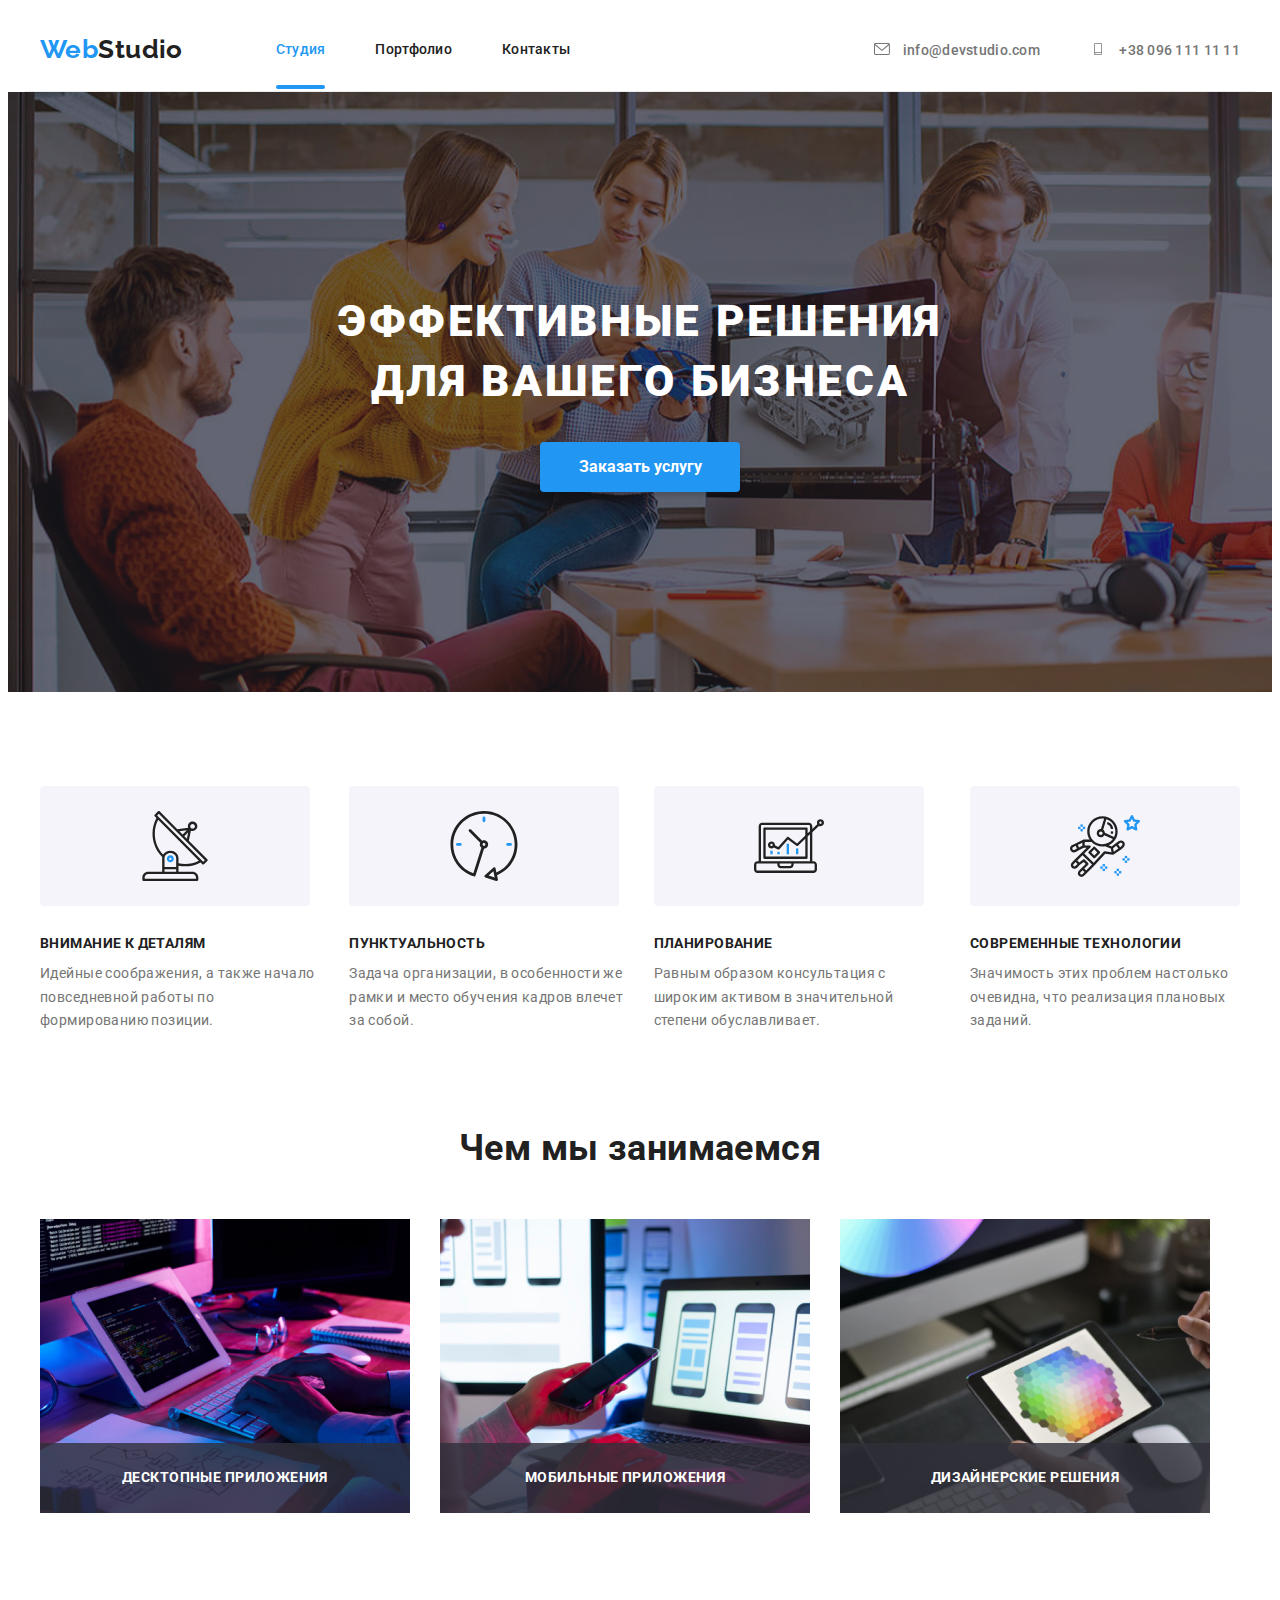
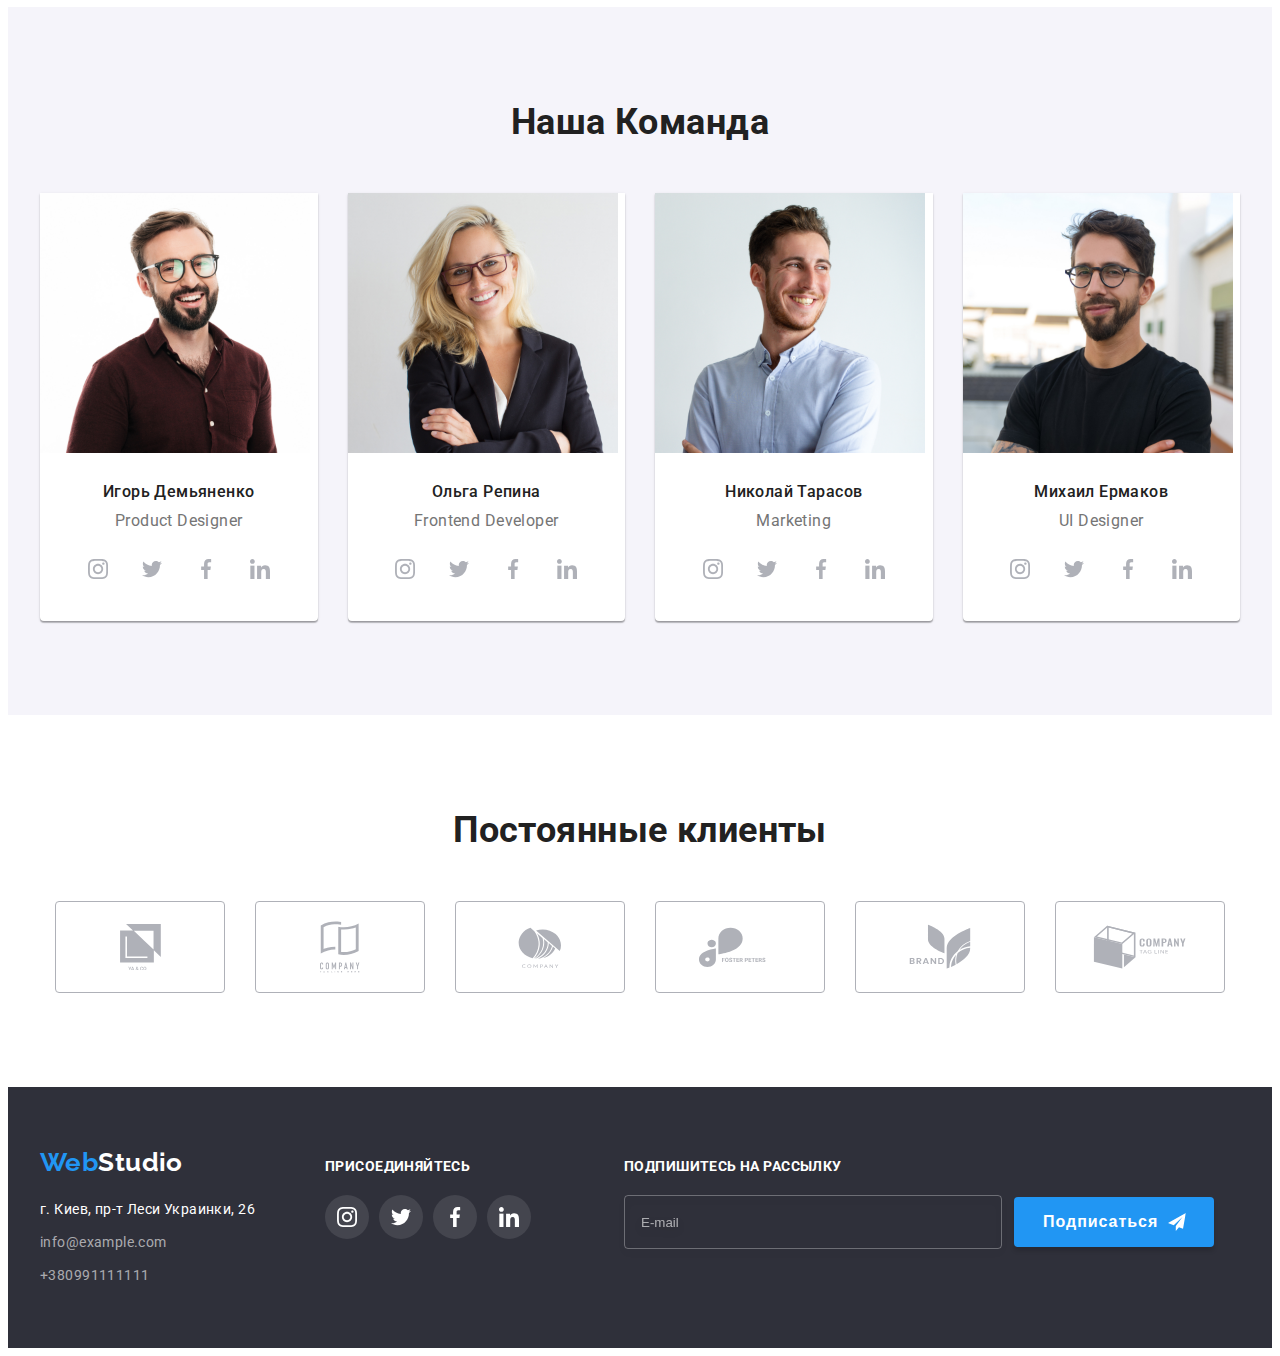
==== index.html @ 0b84aa54 "start" ====
<!DOCTYPE html>
<html lang="ru">
<head>
    <meta charset="UTF-8">
    <meta http-equiv="X-UA-Compatible" content="IE=edge">
    <meta name="viewport" content="width=device-width, initial-scale=1.0">
    <title>WebStudio</title>

    <link rel="preconnect" href="https://fonts.googleapis.com">
    <link rel="preconnect" href="https://fonts.gstatic.com" crossorigin>
    <link href="https://fonts.googleapis.com/css2?family=Raleway:wght@700&family=Roboto:wght@400;500;700;900&display=swap" rel="stylesheet">
    <link rel="stylesheet" href="https://cdnjs.cloudflare.com/ajax/libs/modern-normalize/1.1.0/modern-normalize.min.css" integrity="sha512-wpPYUAdjBVSE4KJnH1VR1HeZfpl1ub8YT/NKx4PuQ5NmX2tKuGu6U/JRp5y+Y8XG2tV+wKQpNHVUX03MfMFn9Q==" crossorigin="anonymous" referrerpolicy="no-referrer" />
    <link rel="stylesheet" href="./css/style.css">
</head>
<body>
    <header class="header">
        <div class="container">
            <nav class="header-nav">
                <a href="./index.html" class="logo link">Web<span class="header-logo-span">Studio</span></a>
                <ul class="header-list list">
                    <li class="header-item"><a href="#" class="header-link link current">Студия</a></li>
                    <li class="header-item"><a href="./portfolio.html" class="header-link link">Портфолио</a></li>
                    <li class="header-item"><a href="#" class="header-link link">Контакты</a></li>
                </ul>  
            </nav>   
            <ul class="contact-list list">  
                    <li class="header-item"><a href="mailto:info@devstudio.com" class="header-contacts link">
                        <svg class="header-contact-icon">
                            <use href="./images/icons.svg#icon-mail"></use>
                        </svg>
                        info@devstudio.com</a></li>
                    <li class="header-item"><a href="tel:+380961111111" class="header-contacts link">
                        <svg class="header-contact-icon">
                            <use href="./images/icons.svg#icon-smartphone"></use>
                        </svg>
                        +38 096 111 11 11</a></li>
            </ul>  
        </div>
    </header>
    
    <main>
        <section class="section hero">
            <div class="container">
                <h1 class="hero-title">Эффективные решения для вашего бизнеса</h1>
                <button type="button" class="hero-btn" data-modal-open>Заказать услугу</button>
            </div>
        </section>
    
        <section class="section description">
            <div class="container">
                <h2 class="visually-hidden">Описание</h2>
                <ul class="description-list list">
                    <li class="description-item">
                        <div class="description-soc-item">
                            <svg class="description-soc-icon">
                                <use href="./images/icons.svg#icon-antenna"></use>
                            </svg>
                        </div>
                        <h3 class="description-title">Внимание к деталям</h3>
                        <p class="description-text">Идейные соображения, а также начало повседневной работы по формированию позиции.</p>
                    </li>
                    <li class="description-item">
                        <div class="description-soc-item">
                            <svg class="description-soc-icon">
                                <use href="./images/icons.svg#icon-clock"></use>
                            </svg>
                        </div>
                        <h3 class="description-title">Пунктуальность</h3>
                        <p class="description-text">Задача организации, в особенности же рамки и место обучения кадров влечет за собой.</p>
                    </li>
                    <li class="description-item">
                        <div class="description-soc-item">
                            <svg class="description-soc-icon">
                                <use href="./images/icons.svg#icon-diagram"></use>
                            </svg>
                        </div>
                        <h3 class="description-title">Планирование</h3>
                        <p class="description-text">Равным образом консультация с широким активом в значительной степени обуславливает.</p>
                    </li>
                    <li class="description-item">
                        <div class="description-soc-item">
                            <svg class="description-soc-icon">
                                <use href="./images/icons.svg#icon-astronaut"></use>
                            </svg>
                        </div>
                        <h3 class="description-title">Современные технологии</h3>
                        <p class="description-text">Значимость этих проблем настолько очевидна, что реализация плановых заданий.</p>
                    </li>
                </ul>
            </div>    
        </section>
    
        <section class="section about">
            <div class="container">
                <h2 class="section-title">Чем мы занимаемся</h2>
                <ul class="about-list list">
                    <li class="about-item">
                        <div class="about-overlay">
                            <img src="./images/about-1.jpg" alt="Рабочий процесс" width="370">
                            <p class="about-text">Десктопные приложения</p>
                        </div>
                    </li>
                    <li class="about-item">
                        <div class="about-overlay">
                            <img src="./images/about-2.jpg" alt="поиск" width="370">
                            <p class="about-text">Мобильные приложения</p>
                        </div>
                    </li>
                    <li class="about-item">
                        <div class="about-overlay">
                            <img src="./images/about-3.jpg" alt="палитра-цветов" width="370">
                            <p class="about-text">Дизайнерские решения</p>
                        </div>
                    </li>
                </ul>
            </div>    
        </section>
        <section class="section team">
            <div class="container">
                <h2 class="section-title">Наша Команда</h2>
                <ul class="team-list list">
                    <li class="team-item">
                        <img src="./images/team-1.jpg" alt="Продакт дизайнер" width="270">
                            <div class="team-text">
                                <h3 class="team-name">Игорь Демьяненко</h3>
                                <p class="team-role">Product Designer</p>
                                    <ul class="team-name-soc-list list">
                                        <li class="team-name-soc-item">
                                            <a href="#" class="team-name-soc-link">
                                                <svg class="team-name-soc-icon" width="20" height="20">
                                                    <use href="./images/icons.svg#icon-instagram"></use>
                                                </svg>
                                            </a>
                                        </li>
                                        <li class="team-name-soc-item">
                                            <a href="#" class="team-name-soc-link">
                                                <svg class="team-name-soc-icon" width="20" height="20">
                                                    <use href="./images/icons.svg#icon-twitter"></use>
                                                </svg>
                                            </a>
                                        </li>
                                        <li class="team-name-soc-item">
                                            <a href="#" class="team-name-soc-link">
                                                <svg class="team-name-soc-icon" width="20" height="20">
                                                    <use href="./images/icons.svg#icon-facebook"></use>
                                                </svg>
                                            </a>
                                        </li>
                                        <li class="team-name-soc-item">
                                            <a href="#" class="team-name-soc-link">
                                                <svg class="team-name-soc-icon" width="20" height="20">
                                                    <use href="./images/icons.svg#icon-linkedin"></use>
                                                </svg>
                                            </a>
                                        </li>
                                    </ul>
                            </div>
                    </li>
                    <li class="team-item">
                        <img src="./images/team-2.jpg" alt="Фронтенд разработчик" width="270">
                            <div class="team-text">
                                <h3 class="team-name">Ольга Репина</h3>
                                <p class="team-role">Frontend Developer</p>
                                <ul class="team-name-soc-list list">
                                    <li class="team-name-soc-item">
                                        <a href="#" class="team-name-soc-link">
                                            <svg class="team-name-soc-icon" width="20" height="20">
                                                <use href="./images/icons.svg#icon-instagram"></use>
                                            </svg>
                                        </a>
                                    </li>
                                    <li class="team-name-soc-item">
                                        <a href="#" class="team-name-soc-link">
                                            <svg class="team-name-soc-icon" width="20" height="20">
                                                <use href="./images/icons.svg#icon-twitter"></use>
                                            </svg>
                                        </a>
                                    </li>
                                    <li class="team-name-soc-item">
                                        <a href="#" class="team-name-soc-link">
                                            <svg class="team-name-soc-icon" width="20" height="20">
                                                <use href="./images/icons.svg#icon-facebook"></use>
                                            </svg>
                                        </a>
                                    </li>
                                    <li class="team-name-soc-item">
                                        <a href="#" class="team-name-soc-link">
                                            <svg class="team-name-soc-icon" width="20" height="20">
                                                <use href="./images/icons.svg#icon-linkedin"></use>
                                            </svg>
                                        </a>
                                    </li>
                                </ul>
                            </div>
                    </li>
                    <li class="team-item">
                        <img src="./images/team-3.jpg" alt="Маркетинг" width="270">
                            <div class="team-text">
                                <h3 class="team-name">Николай Тарасов</h3>
                                <p class="team-role">Marketing</p>
                                <ul class="team-name-soc-list list">
                                    <li class="team-name-soc-item">
                                        <a href="#" class="team-name-soc-link">
                                            <svg class="team-name-soc-icon" width="20" height="20">
                                                <use href="./images/icons.svg#icon-instagram"></use>
                                            </svg>
                                        </a>
                                    </li>
                                    <li class="team-name-soc-item">
                                        <a href="#" class="team-name-soc-link">
                                            <svg class="team-name-soc-icon" width="20" height="20">
                                                <use href="./images/icons.svg#icon-twitter"></use>
                                            </svg>
                                        </a>
                                    </li>
                                    <li class="team-name-soc-item">
                                        <a href="#" class="team-name-soc-link">
                                            <svg class="team-name-soc-icon" width="20" height="20">
                                                <use href="./images/icons.svg#icon-facebook"></use>
                                            </svg>
                                        </a>
                                    </li>
                                    <li class="team-name-soc-item">
                                        <a href="#" class="team-name-soc-link">
                                            <svg class="team-name-soc-icon" width="20" height="20">
                                                <use href="./images/icons.svg#icon-linkedin"></use>
                                            </svg>
                                        </a>
                                    </li>
                                </ul>
                            </div>
                    </li>
                    <li class="team-item">
                        <img src="./images/team-4.jpg" alt="ЮИ Дизайнер" width="270">
                            <div class="team-text">
                                <h3 class="team-name">Михаил Ермаков</h3>
                                <p class="team-role">UI Designer</p>
                                <ul class="team-name-soc-list list">
                                    <li class="team-name-soc-item">
                                        <a href="#" class="team-name-soc-link">
                                            <svg class="team-name-soc-icon" width="20" height="20">
                                                <use href="./images/icons.svg#icon-instagram"></use>
                                            </svg>
                                        </a>
                                    </li>
                                    <li class="team-name-soc-item">
                                        <a href="#" class="team-name-soc-link">
                                            <svg class="team-name-soc-icon" width="20" height="20">
                                                <use href="./images/icons.svg#icon-twitter"></use>
                                            </svg>
                                        </a>
                                    </li>
                                    <li class="team-name-soc-item">
                                        <a href="#" class="team-name-soc-link">
                                            <svg class="team-name-soc-icon" width="20" height="20">
                                                <use href="./images/icons.svg#icon-facebook"></use>
                                            </svg>
                                        </a>
                                    </li>
                                    <li class="team-name-soc-item">
                                        <a href="#" class="team-name-soc-link">
                                            <svg class="team-name-soc-icon" width="20" height="20">
                                                <use href="./images/icons.svg#icon-linkedin"></use>
                                            </svg>
                                        </a>
                                    </li>
                                </ul>
                            </div>
                    </li>
                </ul>
            </div>    
        </section>
    <section class="clietns section">
        <div class="container">
            <h2 class="section-title">Постоянные клиенты</h2>
                <ul class="clients-item list">
                    <li class="clients-list">
                        <a href="#" class="regular-clients-link">
                            <svg class="clients-icon" width="41" height="46.7">
                                <use href="./images/icons.svg#icon-yaco"></use>
                            </svg>
                        </a>
                    </li>    
                    <li class="clients-list">
                        <a href="#" class="regular-clients-link">
                            <svg class="clients-icon" width="40" height="52">
                                <use href="./images/icons.svg#icon-taglinehere"></use>
                            </svg>
                        </a>
                    </li>    
                    <li class="clients-list">
                        <a href="#" class="regular-clients-link">
                            <svg class="clients-icon" width="43.46" height="41.18">
                                <use href="./images/icons.svg#icon-company"></use>
                            </svg>
                        </a>
                    </li>    
                    <li class="clients-list">
                        <a href="#" class="regular-clients-link">
                            <svg class="clients-icon" width="84.44" height="40.62">
                                <use href="./images/icons.svg#icon-fosterpeters"></use>
                            </svg>
                        </a>
                    </li>    
                    <li class="clients-list">
                        <a href="#" class="regular-clients-link">
                            <svg class="clients-icon" width="62.54" height="45.43">
                                <use href="./images/icons.svg#icon-brand"></use>
                            </svg>
                        </a>
                    </li>    
                    <li class="clients-list">
                        <a href="#" class="regular-clients-link">
                            <svg class="clients-icon" width="93.79" height="43.93">
                                <use href="./images/icons.svg#icon-tagline"></use>
                            </svg>
                        </a>
                    </li>    
                </ul>
        </div>
    </section>
    </main>
    <footer class="footer">
        <div class="container">
            <address class="footer-address">
            <a href="./index.html" class="footer-logo link">Web<span class="footer-logo-span">Studio</span></a>
                <div class="footer-item">
                    <ul class="footer-list list">
                        <li><a href="https://goo.gl/maps/cSgDXWEeevy2cfZU7"  class="footer-adress link" target="_blank" rel="noopener, noindex, nofollow" >г. Киев, пр-т Леси Украинки, 26</a></li>
                        <li><a href="mailto:info@example.com"  class="footer-contacts link">info@example.com</a></li>
                        <li><a href="tel:+380991111111"  class="footer-contacts link">+380991111111</a></li>
                    </ul>
                </div>
            </address>  
            <div class="join">
                <h2 class="join-title">присоединяйтесь</h2>
                <ul class="join-soc">
                    <li class="join-icon list">
                        <a href="" class="join-link">
                            <svg class="join-logo" width="20" height="20">
                                <use href="./images/icons.svg#icon-instagram"></use>
                            </svg>
                        </a>
                    </li>
                    <li class="join-icon list">
                        <a href="" class="join-link">
                            <svg class="join-logo" width="20" height="20">
                                <use href="./images/icons.svg#icon-twitter"></use>
                            </svg>
                        </a>
                    </li>
                    <li class="join-icon list">
                        <a href="" class="join-link">
                            <svg class="join-logo" width="20" height="20">
                                <use href="./images/icons.svg#icon-facebook"></use>
                            </svg>
                        </a>
                    </li>
                    <li class="join-icon list">
                        <a href="" class="join-link">
                            <svg class="join-logo" width="20" height="20">
                                <use href="./images/icons.svg#icon-linkedin"></use>
                            </svg>
                        </a>
                    </li>
                </ul>
            </div>
                <form class="mailing">
                    <label class="mailing-label" for="user-email">Подпишитесь на рассылку</label>
                    <div class="mailing-list">
                        <input type="text" class="mailing-input" name="user-email" id="user-email" placeholder="E-mail" required>
                        <button type="submit" class="submit-btn-mailing">Подписаться
                            <svg class="mailing-send" width="24" height="24">
                                <use href="./images/icons.svg#icon-send"></use>
                            </svg>
                        </button>
                    </div>
                </form>
        </div>   
    </footer>
    <div class="backdrop is-hidden" data-modal>
        <div class="modal">
            <button type="button" class="modal-closed-btn" data-modal-close>
                <svg class="close-logo" width="11" height="11">
                    <use href="./images/icons.svg#icon-close"></use>
                </svg>
            </button>
                <p class="modal-title">
                    Оставьте свои данные, мы вам перезвоним
                </p>
                <form>
                    <div class="modal-field">
                        <label class="modal-label" for="user-name">Имя</label>
                        <div class="modal-input-wrap">
                            <input type="name" class="modal-input" name="user-name" id="user-name" required>
                            <svg class="input-icon" width="18" height="18">
                                <use href="./images/icons.svg#icon-tip"></use>
                            </svg>
                        </div>
                    </div>
                    <div class="modal-field">
                        <label class="modal-label" for="user-phone">Телефон</label>
                        <div class="modal-input-wrap">
                            <input type="tel" class="modal-input" name="user-phone" id="user-phone">
                            <svg class="input-icon" width="18" height="18">
                                <use href="./images/icons.svg#icon-phonemodal"></use>
                            </svg>
                        </div>
                    </div>
                    <div class="modal-field">
                        <label class="modal-label" for="user-email">Почта</label>
                        <div class="modal-input-wrap">
                            <input type="email" class="modal-input" name="user-email" id="user-email">
                            <svg class="input-icon" width="18" height="18">
                                <use href="./images/icons.svg#icon-mailmodal"></use>
                            </svg>
                        </div>
                    </div>
                    <div class="modal-field-area">
                        <label class="modal-label" for="user-text">Комментарий</label>
                        <textarea name="user-text" id="user-text" class="modal-text" placeholder="Введите текст"></textarea>
                    </div>
                    <div class="modal-field-policy">
                        <input type="checkbox" class="input-check visually-hidden" id="input-check" name="policy" value="policy">
                         <label for="input-check" class="check-text">Соглашаюсь с рассылкой и принимаю 
                             <a href="#" class="policy">Условия договора</a></label>
                    </div>
                    <div class="submit-btn-modal">
                        <button type="submit" class="submit-modal">Отправить</button>
                    </div>
                </form>
        </div>
    </div>
    <script src="./js/modal.js"></script>
</body>
</html>
---- css/style.css ----
:root {
    --primarly-black-color: #212121;
    --primarly-gray-color:#757575;
    --hero-color:#2F303A;
    --primarly-white-color:#FFFFFF;
    --accent-color:#2196F3;
    --footer-contacts: rgba(255, 255, 255, 0.6);
    --icon-color: #AFB1B8;

}
p,h1,h2,h3,h4,h5,h6 {
    margin: 0;
}
ul, ol {
    padding-left: 0;
    margin: 0;
}
body {
    font-family: 'Roboto',Tahoma,sans-serif;
    font-size: 14px;
    letter-spacing: 0.03em;
    color: var(--primarly-black-color);
    background-color: var(--primarly-white-color);
}
img {
    display: block;
    max-width: 100%;
    height: auto;
}
.list  {
    list-style: none;
}
.container {
    width: 1200px;
    padding-left: 15px;
    padding-right: 15px;
    margin: 0 auto;
}
.link{
    text-decoration: none;
}
.header-logo-span {
    color: var(--primarly-black-color);
}
.footer-logo-span {
    color: var(--primarly-white-color)
}
.current-btn-portfolio {
    background-color: var(--accent-color);
    color: var(--primarly-white-color);
}
.visually-hidden {
    position: absolute;
    white-space: nowrap;
    width: 1px;
    height: 1px;
    overflow: hidden;
    border: 0;
    padding: 0;
    clip: rect(0 0 0 0);
    clip-path: inset(50%);
    margin: -1px;
  }
  .section {
      padding-top: 94px;
      padding-bottom: 94px;
  }
/* header */
.header .container{
    display: flex;
    align-items: center;
    justify-content: center;
    border-bottom: 1px solid #ECECEC;
}
.header-nav {
    display: flex;
    align-items: center;
}
.header-link {
    display: block;
    padding: 32px 0;
    position: relative;
}
.current::after {
    content: "";
    width: 100%;
    height: 4px;
    position: absolute;
    display: block;
    background-color: var(--accent-color);
    border-radius: 2px;
    bottom: 0;
}

.header-list {
    display: flex;
    align-items: center;
}
.header-item:not(:last-child) {
    margin-right: 50px;
}
.contact-list{
    display: flex;
    margin-left: auto;
    fill: var(--accent-color);
}

.logo {
    font-family: 'Raleway';
    font-style: normal;
    font-weight: 700;
    font-size: 26px;
    line-height: 31px;
    color:var(--accent-color);
    margin-right: 93px;
}

.header-link,.header-contacts {
    font-family: inherit;
    font-weight: 500;
    line-height: 1.14;
    letter-spacing: 0.02em;
    color: var(--primarly-black-color);
    transition: color 250ms cubic-bezier(0.4, 0, 0.2, 1)
}

.header-link:hover,
.header-link:focus {
    color:var(--accent-color)
}

.header-contacts{
    color: var(--primarly-gray-color);
    display: block;
    padding: 32px 0;
}

.header-contacts:hover,
.header-contacts:focus,
.footer-contacts:hover,
.footer-contacts:focus,
.current {
    color:var(--accent-color);
}
.header-contact-icon{
    width: 16px;
    height: 12px;
    fill: currentColor;
    margin-right: 10px;
    padding-top: 3px;
}

/* hero */
.hero-btn {
    min-width: 200px;
    height: 50px;
    box-shadow: 0px 4px 4px rgba(0, 0, 0, 0.15);
    border-radius: 4px;
    font-family: inherit;
    font-weight: 700;
    font-size: 16px;
    line-height: 1.87;
    color: var(--primarly-white-color);
    background-color: var(--accent-color);
    cursor: pointer;
    margin-left: auto;
    margin-right: auto;
    border: none;
}
.hero{
    background-color:var(--hero-color) ;
    padding: 200px 0;
    text-align: center;
    background-image:linear-gradient(
    rgba(47, 48, 58, 0.4),
    rgba(47, 48, 58, 0.4)), 
    url(../images/hero-bg.jpg);
    background-repeat: no-repeat;
    background-size: cover;
    max-width: 1600px;
    margin: 0 auto;
}
.hero-title {
    font-family:inherit;
    font-weight: 900;
    font-size: 44px;
    line-height: 1.36;
    text-align: center;
    letter-spacing: 0.06em;
    text-transform: uppercase;
    color:var(--primarly-white-color);
    max-width: 696px;
    margin-left: auto;
    margin-right: auto;
    margin-bottom: 30px;
}

/* description */
.description {
    padding: 94px 0;
}
.description-list {
    display: flex;
    align-items: center;
}
.description-item:not(:last-child) {
    margin-right: 30px;
}
.description-title{
    font-size: 14px;
    line-height: 1.14;
    text-transform: uppercase;
    color: var(--primarly-black-color);
    margin-bottom: 10px;
}
.description-text {
    font-weight: 400;
    font-size: 14px;
    line-height: 1.71;
    color: var(--primarly-gray-color);
}
.description-soc-item {
    width: 270px;
    height: 120px;
    background-color: #F5F4FA;
    border-radius: 4px;
    display: flex;
    justify-content: center;
    align-items: center;
    margin-bottom: 30px;
}
.description-soc-icon {
    width: 70px;
    height: 70px;
}
/* title */
.about {
    padding-bottom: 94px;
    padding-top: 0;
}
.about-list {
    display: flex;
}
.section-title {
    font-weight: 700;
    font-size: 36px;
    line-height: 42px;
    text-align: center;
    color: var(--primarly-black-color);
    margin-bottom: 50px;

}
.about-item + .about-item {
    margin-left: 30px;
}
.about-overlay {
    position: relative;
}
.about-text{
    position: absolute;
    bottom: 0;
    font-weight: 700;
    font-size: 14px;
    line-height: 1.14;
    text-align: center;
    text-transform: uppercase;
    color: var(--primarly-white-color);
    background-color: rgba(47, 48, 58, 0.8);
    width: 100%;
    height: 70px;
    display: flex;
    justify-content: center;
    align-items: center;
}
/* team */
.team{
    background-color: #F5F4FA;
}
.team-item {
    align-items: center;
}
.team-name {
    font-weight: 500;
    font-size: 16px;
    line-height: 1.18;
    color: var(--primarly-black-color);
    margin-bottom: 10px;
}
.team-role {
    font-weight: 400;
    font-size: 16px;
    line-height: 1.18;
    color: var(--primarly-gray-color);
    margin-bottom: 16px;
}
.team-item {
    flex-basis: calc((100% - 120px)/3);
    margin-left: 30px;
    box-shadow: 0px 1px 3px rgba(0, 0, 0, 0.12), 0px 1px 1px rgba(0, 0, 0, 0.14), 0px 2px 1px rgba(0, 0, 0, 0.2);
    border-radius: 0px 0px 4px 4px;
    background-color: var(--primarly-white-color);
}
.team-list{
    display: flex;
    margin-left: -30px;
}
.team-text {
    text-align: center;
    padding: 30px 10px;
}
.team-name-soc-list {
    display: flex;
    justify-content: center;
}
.team-name-soc-link {
    width: 44px;
    height: 44px;
    background-color:var(--primarly-white-color);
    border-radius: 50%;
    display: flex;
    justify-content: center;
    align-items: center;
    fill: var(--icon-color);
}
.team-name-soc-link:hover,
.team-name-soc-link:focus {
    background-color: var(--accent-color);
    fill: var(--primarly-white-color);
}
.team-name-soc-item + .team-name-soc-item {
    margin-left: 10px;
}
/* clients */
.regular-clients-link {
    width: 170px;
    height: 92px;
    border: 1px solid #AFB1B8;
    box-sizing: border-box;
    border-radius: 4px;
    display: flex;
    justify-content: center;
    align-items: center;
    fill: var(--icon-color);

}
.regular-clients-link:hover,
.regular-clients-link:focus {
    border-color: var(--accent-color);
    fill: var(--accent-color);
}
.clients-item{
    display: flex;
    justify-content: center;
    align-items: center;
}
.clients-list:not(:last-child) {
    margin-right: 30px;
}
/* footer */
.footer {
    background-color: var(--hero-color);
    padding-top: 60px;
    padding-bottom: 60px;
    display: flex;
    align-items: baseline;
}
.footer .container {
    display: flex;
    align-items: baseline;
}
.footer-logo {
    font-family: 'Raleway';
    font-style: normal;
    font-weight: 700;
    font-size: 26px;
    line-height: 31px;
    color:var(--accent-color);
    display: block;
    margin-bottom: 20px;
}
.footer-list li:not(:last-child) {
    margin-bottom: 9px;
}
.footer-adress{
    font-family:inherit;
    font-style: normal;
    font-weight: 400;
    line-height: 1.71;
    color: var(--primarly-white-color)
}
.footer-contacts,
.footer-adress {
    font-family:inherit;
    font-style: normal;
    font-weight: 400;
    line-height: 1.71;
    color: var(--primarly-gray-color);
}
.footer-contacts {
    color: var(--footer-contacts);
}
.footer-adress {
    color: var(--primarly-white-color);
    padding-bottom: 9px;
}
.footer-item{
    display: flex;
    align-items: baseline;
    margin-top: 9px;
}
.footer-logo-item {
    padding-bottom: 20px;
}
.footer-mail{
    margin-bottom: 9px;
}
.join {
    margin-left: 70px;
}
.join-title {
    font-family: inherit;
    font-style: normal;
    font-weight: 700;
    font-size: 14px;
    line-height: 1.14;
    text-transform: uppercase;
    color: var(--primarly-white-color);
    margin-bottom: 20px;
}
.join-soc {
    display: flex;
    justify-content: center;
}
.join-icon + .join-icon{
    margin-left: 10px;
}
.join-link{
    display: flex;
    justify-content: center;
    align-items: center;
    width: 44px;
    height: 44px;
    background-color: rgba(255, 255, 255, 0.1);
    border-radius: 50%;
    fill: var(--primarly-white-color);
}
.join-link:hover,
.join-link:focus {
    background-color: var(--accent-color);
    fill: var(--primarly-white-color);
}
/* portfolio */
.portfolio {
    padding: 94px 0;
}
.portfolio-btn, .current-btn-portfolio {
    font-family: inherit;
    border-radius: 4px;
    border: none;
    padding: 6px 22px;
    font-style: normal;
    font-weight: 500;
    font-size: 16px;
    line-height: 26px;
    cursor: pointer;
}
.portfolio-btn-list:not(:last-child) {
    margin-right: 8px;
}
.portfolio-btn:hover,
.portfolio-btn:focus {
    background-color: var(--accent-color);
    color: var(--primarly-white-color);
    box-shadow: 0px 3px 1px rgba(0, 0, 0, 0.1), 0px 1px 2px rgba(0, 0, 0, 0.08), 0px 2px 2px rgba(0, 0, 0, 0.12);
}
.portfolio-list-btn {
    display: flex;
    align-items: center;
    justify-content: center;
    margin-bottom: 50px;
}
.cards-list {
    display: flex;
    flex-wrap: wrap;
    margin-left: -30px;
    margin-bottom: -30px;
}
.cards-item {
    margin-left: 30px;
    margin-bottom: 30px;
    width: calc((100% - 90px) / 3);
    background-color: var(--primarly-white-color);
    border: 1px solid #EEEEEE;
}

.cards-link:hover,
.cards-link:focus {
    cursor: pointer;
    box-shadow: 0px 1px 1px rgba(0, 0, 0, 0.12), 0px 4px 4px rgba(0, 0, 0, 0.06), 1px 4px 6px rgba(0, 0, 0, 0.16);
}
.cards-link:hover .overlay,
.cards-link:focus .overlay {
    transform: translateY(0%);
} 
.animation-overlay {
    position: relative;
    overflow: hidden;
}
.overlay {
    position: absolute;
    top: 0;
    font-weight: 400;
    font-size: 18px;
    line-height: 1.56;
    color: var(--primarly-white-color);
    background-color: rgba(33, 150, 243, 0.9);
    padding: 63px 24px;
    width: 100%;
    height: 100%;
    transform: translateY(100%);
    transition: transform 250ms linear;
}
.text-wrapper {
    padding: 20px 24px;
}
.portfolio-title {
    margin-bottom: 4px;
    font-weight: 700;
    font-size: 18px;
    line-height: 2;
    letter-spacing: 0.06em;
    color: var(--primarly-black-color);
}
.portfolio-text {
    color: var(--primarly-gray-color);
    font-weight: 400;
    font-size: 16px;
    line-height: 1.88;
}
/* backdrop */
.backdrop {
    position: fixed;
    width: 100%;
    height: 100%;
    top: 0;
    background-color: rgba(0, 0, 0, 0.2);
    transition: opacity 250ms, visibility 250ms;
}
.modal {
    width: 528px;
    min-height: 581px;
    background-color: var(--primarly-white-color);
    box-shadow: 0px 1px 3px rgba(0, 0, 0, 0.12), 0px 1px 1px rgba(0, 0, 0, 0.14), 0px 2px 1px rgba(0, 0, 0, 0.2);
    border-radius: 4px;
    position: absolute;
    padding: 40px;
    top: 50%;
    left: 50%;
    transform: translate(-50%, -50%);
}
.modal-closed-btn {
    position: absolute;
    top: 8px;
    right: 8px;
    width: 30px;
    height: 30px;
    border-radius:50%;
    background-color: transparent;
    border: 1px solid rgba(0, 0, 0, 0.1);
    cursor: pointer;
    box-sizing: border-box;
}
.modal-closed-btn:hover,
.modal-closed-btn:focus {
    fill: var(--accent-color);
    transition: fill 250ms;
}
.is-hidden {
    opacity: 0;
    pointer-events: none;
    visibility: hidden;
}
.modal-field {
    margin-bottom: 10px;
}
.modal-field-area {
    margin-bottom: 20px;
}
.modal-field-policy {
    margin-bottom: 30px;
}
.modal-title {
    font-weight: 700;
    font-size: 20px;
    line-height: 0.76;
    text-align: center;
    color: var(--primarly-black-color);
    margin-bottom: 12px;
}
.modal-input {
    width: 100%;
    height: 40px;
    box-sizing: border-box;
    border-radius: 4px;
    border: 1px solid rgba(33, 33, 33, 0.2);
    padding-left: 42px;
    outline: none;
    transition: border-color 250ms cubic-bezier(0.4, 0, 0.2, 1)
}
.modal-input:focus {
    border-color: var(--accent-color);
}
.modal-input:focus + .input-icon {
    fill: var(--accent-color);
}
.modal-input-wrap {
    position: relative;
}
.input-icon {
    position: absolute;
    left: 15px;
    top: 50%;
    transform: translateY(-50%);
    transition: fill 250ms cubic-bezier(0.4, 0, 0.2, 1);
}
.modal-label {
    font-weight: 400;
    font-size: 12px;
    line-height: 1.16;
    letter-spacing: 0.01em;
    color: var(--primarly-gray-color);
    margin-bottom: 4px;
    display: block;
}
.modal-text {
    box-sizing: border-box;
    width: 448px;
    height: 120px;
    border-radius: 4px;
    border: 1px solid rgba(33, 33, 33, 0.2);
    padding: 16px 12px;
    resize: none;
}
.check-text {
    font-size: 14px;
    color: var(--primarly-gray-color);
    display: flex;
    align-items: center;
    justify-content: center;
    margin-bottom: 30px;
}
.check-text::before {
    content: '';
    width: 16px;
    height: 15px;
    border: 2px solid var(--primarly-black-color);
    border-radius: 3px;
    margin-right: 9px;
}
.input-check:checked + .check-text::before {
    background-color: var(--accent-color);
    border: none;
    background-image: url(../images/check.svg);
    background-repeat: no-repeat;
    background-position: center;
}
.policy {
    margin-left: 4px;
    color: var(--accent-color);
}
.submit-btn-modal {
    display: flex;
    align-items: center;
    justify-content: center;
}
.submit-modal {
    width: 200px;
    height: 50px;
    font-size: 16px;
    font-weight: 700;
    line-height: 1.88;
    letter-spacing: 0.06em;
    box-shadow: 0px 4px 4px rgba(0, 0, 0, 0.15);
    border-radius: 4px;
    border: none;
    color: var(--primarly-white-color);
    background-color: var(--accent-color);
    display: flex;
    align-items: center;
    justify-content: center;
    cursor: pointer;
}
.mailing {
    margin-left: 93px;
}
.mailing-list{
    display: flex;
    align-items: center;
    justify-content: center;
}
.mailing-label {
    display: flex;
    width: 219px;
    height: 16px;
    font-weight: 700;
    line-height: 1.14;
    text-transform: uppercase;
    color: var(--primarly-white-color);
    margin-bottom: 20px;
    cursor: pointer;
}
.mailing-input {
    width: 358px;
    height: 50px;
    border: 1px solid rgba(255, 255, 255, 0.3);
    filter: drop-shadow(0px 4px 4px rgba(0, 0, 0, 0.15));
    border-radius: 4px;
    background-color: transparent;
    padding-left: 16px;
    color: var(--primarly-white-color);
}
.mailing-input::placeholder {
    color: rgba(255, 255, 255, 0.6)
}
.submit-btn-mailing {
    display: flex;
    align-items: center;
    justify-content: center;
    width: 200px;
    height: 50px;
    padding: 10px 28px 10px 29px;
    font-weight: 700;
    font-size: 16px;
    line-height: 1.88;
    letter-spacing: 0.06em;
    color: var(--primarly-white-color);
    background-color: var(--accent-color);
    box-shadow: 0px 4px 4px rgba(0, 0, 0, 0.15);
    border-radius: 4px;
    border: none;
    margin-left: 12px;
}
.mailing-send {
    margin-left: 10px;
    fill: var(--primarly-white-color);
}
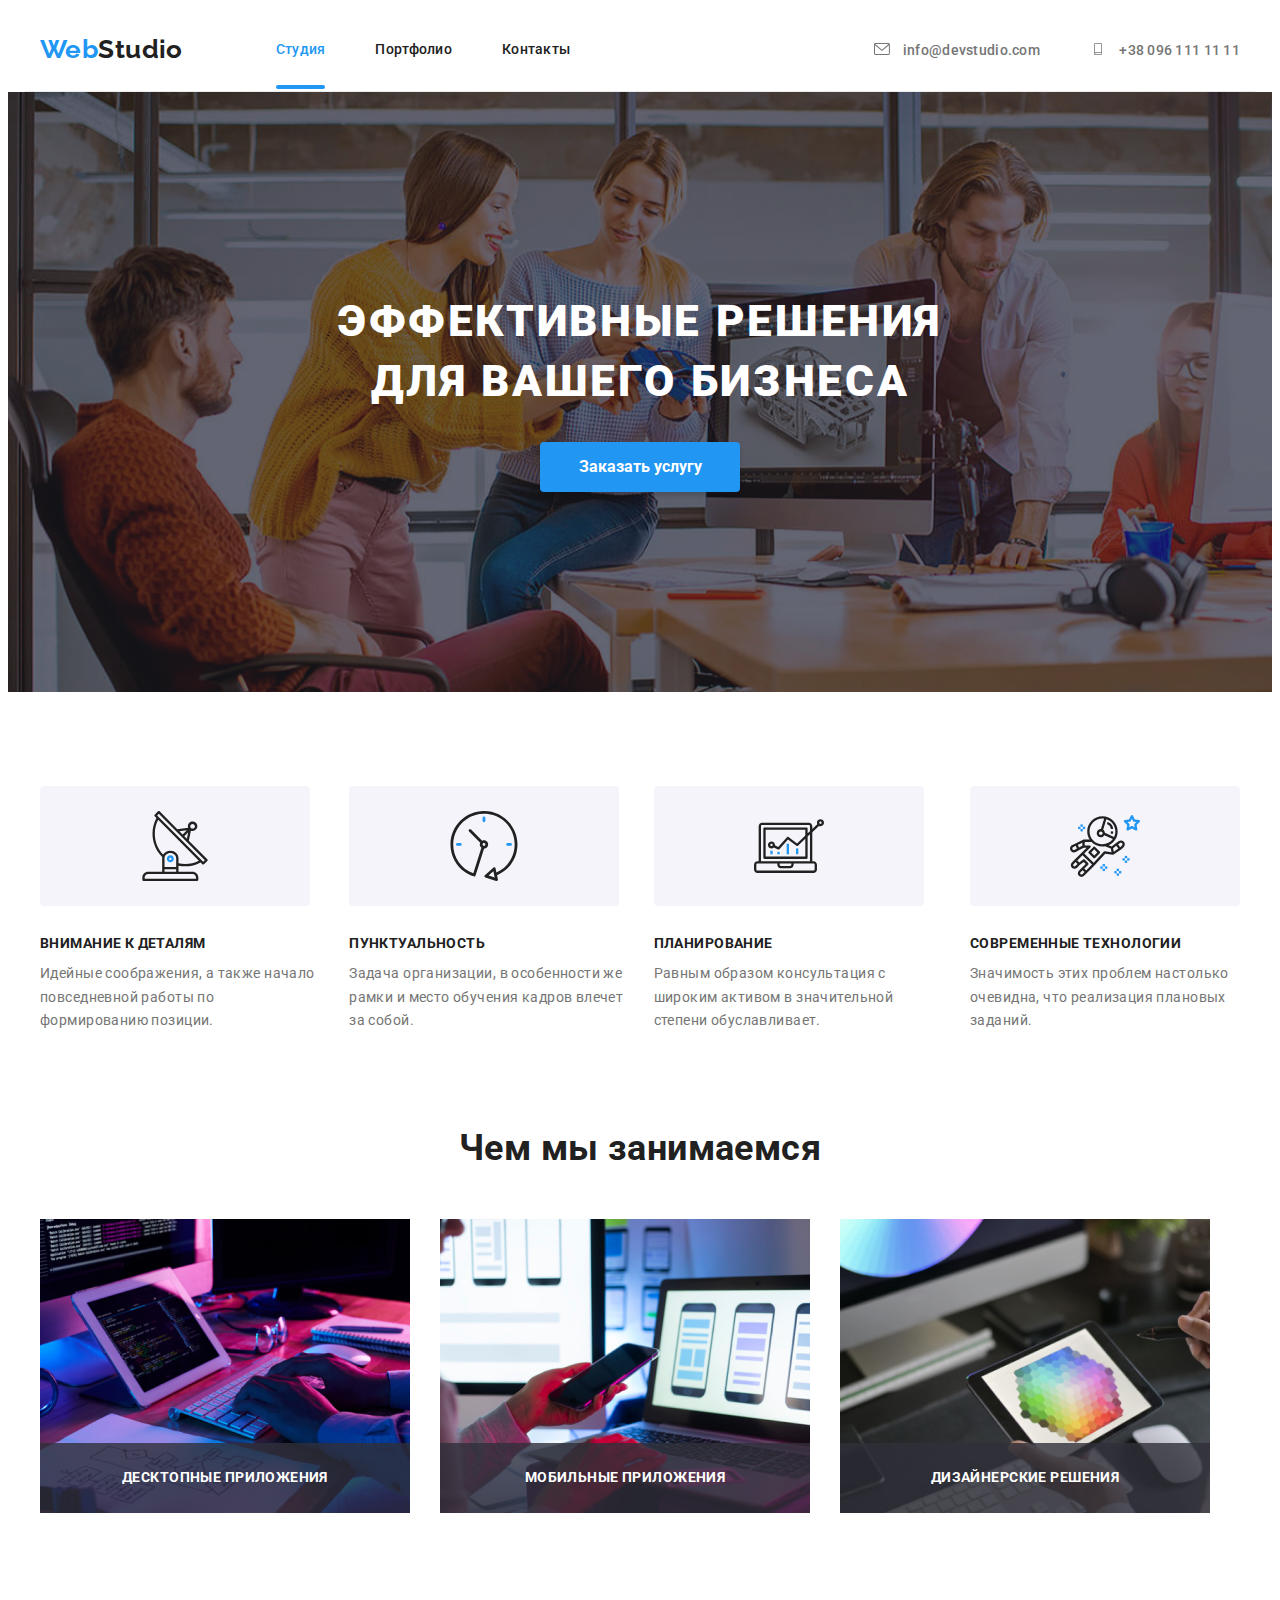
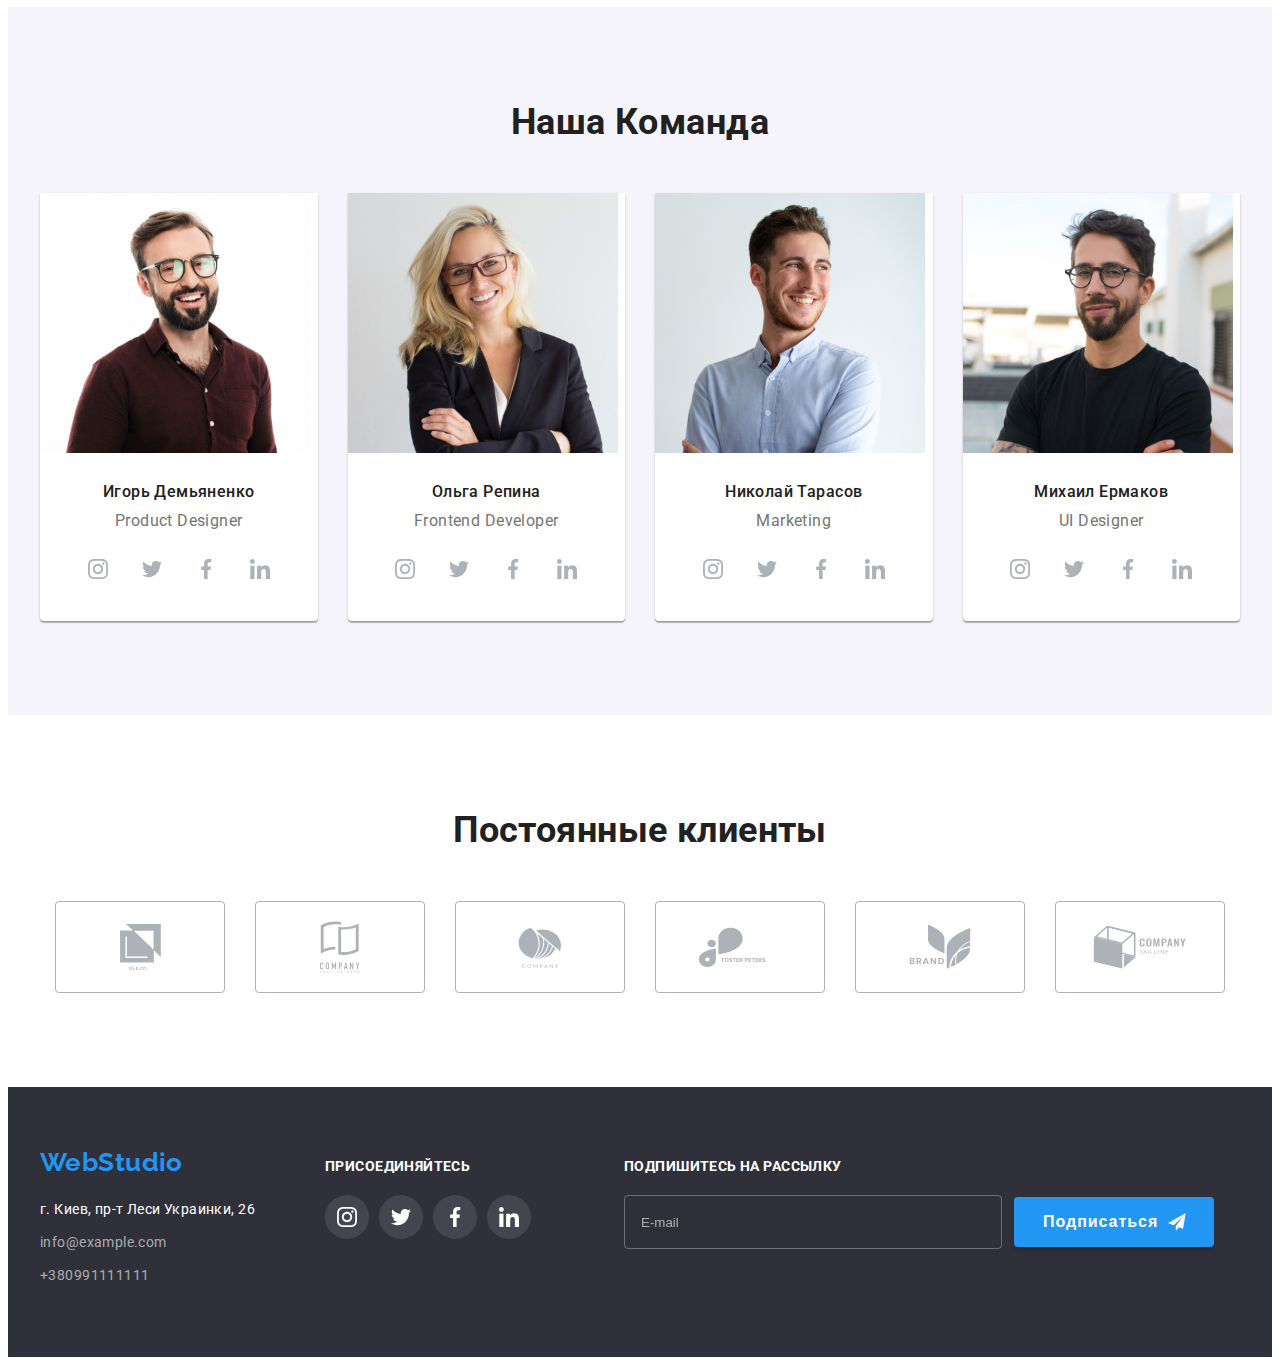
==== commit 1182037f: "first try" ====
--- a/index.html
+++ b/index.html
@@ -10,27 +10,27 @@
     <link rel="preconnect" href="https://fonts.gstatic.com" crossorigin>
     <link href="https://fonts.googleapis.com/css2?family=Raleway:wght@700&family=Roboto:wght@400;500;700;900&display=swap" rel="stylesheet">
     <link rel="stylesheet" href="https://cdnjs.cloudflare.com/ajax/libs/modern-normalize/1.1.0/modern-normalize.min.css" integrity="sha512-wpPYUAdjBVSE4KJnH1VR1HeZfpl1ub8YT/NKx4PuQ5NmX2tKuGu6U/JRp5y+Y8XG2tV+wKQpNHVUX03MfMFn9Q==" crossorigin="anonymous" referrerpolicy="no-referrer" />
-    <link rel="stylesheet" href="./css/style.css">
+    <link rel="stylesheet" href="./css/main.css">
 </head>
 <body>
     <header class="header">
         <div class="container">
-            <nav class="header-nav">
-                <a href="./index.html" class="logo link">Web<span class="header-logo-span">Studio</span></a>
-                <ul class="header-list list">
-                    <li class="header-item"><a href="#" class="header-link link current">Студия</a></li>
-                    <li class="header-item"><a href="./portfolio.html" class="header-link link">Портфолио</a></li>
-                    <li class="header-item"><a href="#" class="header-link link">Контакты</a></li>
+            <nav class="nav header__nav">
+                <a href="./index.html" class="logo link">Web<span class="logo__span">Studio</span></a>
+                <ul class="list header__list list">
+                    <li class="item header__item"><a href="#" class="header__link link current">Студия</a></li>
+                    <li class="item header__item"><a href="./portfolio.html" class="header__link link">Портфолио</a></li>
+                    <li class="item header__item"><a href="#" class="header__link link">Контакты</a></li>
                 </ul>  
             </nav>   
-            <ul class="contact-list list">  
-                    <li class="header-item"><a href="mailto:info@devstudio.com" class="header-contacts link">
-                        <svg class="header-contact-icon">
+            <ul class="contact contact__list list">  
+                    <li class="item header__item"><a href="mailto:info@devstudio.com" class="contacts header__contacts link">
+                        <svg class="icon contacts__icon">
                             <use href="./images/icons.svg#icon-mail"></use>
                         </svg>
                         info@devstudio.com</a></li>
-                    <li class="header-item"><a href="tel:+380961111111" class="header-contacts link">
-                        <svg class="header-contact-icon">
+                    <li class="header-item"><a href="tel:+380961111111" class="contacts header__contacts link">
+                        <svg class="icon contacts__icon">
                             <use href="./images/icons.svg#icon-smartphone"></use>
                         </svg>
                         +38 096 111 11 11</a></li>
@@ -41,50 +41,50 @@
     <main>
         <section class="section hero">
             <div class="container">
-                <h1 class="hero-title">Эффективные решения для вашего бизнеса</h1>
-                <button type="button" class="hero-btn" data-modal-open>Заказать услугу</button>
+                <h1 class="hero__title">Эффективные решения для вашего бизнеса</h1>
+                <button type="button" class="hero__btn btn" data-modal-open>Заказать услугу</button>
             </div>
         </section>
     
         <section class="section description">
             <div class="container">
                 <h2 class="visually-hidden">Описание</h2>
-                <ul class="description-list list">
-                    <li class="description-item">
-                        <div class="description-soc-item">
-                            <svg class="description-soc-icon">
+                <ul class="description list">
+                    <li class="description__item">
+                        <div class="description__soc">
+                            <svg class="description__icon">
                                 <use href="./images/icons.svg#icon-antenna"></use>
                             </svg>
                         </div>
-                        <h3 class="description-title">Внимание к деталям</h3>
-                        <p class="description-text">Идейные соображения, а также начало повседневной работы по формированию позиции.</p>
-                    </li>
-                    <li class="description-item">
-                        <div class="description-soc-item">
-                            <svg class="description-soc-icon">
+                        <h3 class="description__title">Внимание к деталям</h3>
+                        <p class="description__text">Идейные соображения, а также начало повседневной работы по формированию позиции.</p>
+                    </li>
+                    <li class="description__item">
+                        <div class="description__soc">
+                            <svg class="description__icon">
                                 <use href="./images/icons.svg#icon-clock"></use>
                             </svg>
                         </div>
-                        <h3 class="description-title">Пунктуальность</h3>
-                        <p class="description-text">Задача организации, в особенности же рамки и место обучения кадров влечет за собой.</p>
-                    </li>
-                    <li class="description-item">
-                        <div class="description-soc-item">
-                            <svg class="description-soc-icon">
+                        <h3 class="description__title">Пунктуальность</h3>
+                        <p class="description__text">Задача организации, в особенности же рамки и место обучения кадров влечет за собой.</p>
+                    </li>
+                    <li class="description__item">
+                        <div class="description__soc">
+                            <svg class="description__icon">
                                 <use href="./images/icons.svg#icon-diagram"></use>
                             </svg>
                         </div>
-                        <h3 class="description-title">Планирование</h3>
-                        <p class="description-text">Равным образом консультация с широким активом в значительной степени обуславливает.</p>
-                    </li>
-                    <li class="description-item">
-                        <div class="description-soc-item">
-                            <svg class="description-soc-icon">
+                        <h3 class="description__title">Планирование</h3>
+                        <p class="description__text">Равным образом консультация с широким активом в значительной степени обуславливает.</p>
+                    </li>
+                    <li class="description__item">
+                        <div class="description__soc">
+                            <svg class="description__icon">
                                 <use href="./images/icons.svg#icon-astronaut"></use>
                             </svg>
                         </div>
-                        <h3 class="description-title">Современные технологии</h3>
-                        <p class="description-text">Значимость этих проблем настолько очевидна, что реализация плановых заданий.</p>
+                        <h3 class="description__title">Современные технологии</h3>
+                        <p class="description__text">Значимость этих проблем настолько очевидна, что реализация плановых заданий.</p>
                     </li>
                 </ul>
             </div>    
@@ -92,63 +92,63 @@
     
         <section class="section about">
             <div class="container">
-                <h2 class="section-title">Чем мы занимаемся</h2>
-                <ul class="about-list list">
-                    <li class="about-item">
-                        <div class="about-overlay">
+                <h2 class="about__title">Чем мы занимаемся</h2>
+                <ul class="about__list list">
+                    <li class="about__item">
+                        <div class="about__overlay">
                             <img src="./images/about-1.jpg" alt="Рабочий процесс" width="370">
-                            <p class="about-text">Десктопные приложения</p>
-                        </div>
-                    </li>
-                    <li class="about-item">
-                        <div class="about-overlay">
+                            <p class="about__text">Десктопные приложения</p>
+                        </div>
+                    </li>
+                    <li class="about__item">
+                        <div class="about__overlay">
                             <img src="./images/about-2.jpg" alt="поиск" width="370">
-                            <p class="about-text">Мобильные приложения</p>
-                        </div>
-                    </li>
-                    <li class="about-item">
-                        <div class="about-overlay">
+                            <p class="about__text">Мобильные приложения</p>
+                        </div>
+                    </li>
+                    <li class="about__item">
+                        <div class="about__overlay">
                             <img src="./images/about-3.jpg" alt="палитра-цветов" width="370">
-                            <p class="about-text">Дизайнерские решения</p>
+                            <p class="about__text">Дизайнерские решения</p>
                         </div>
                     </li>
                 </ul>
             </div>    
         </section>
-        <section class="section team">
+        <section class="team section">
             <div class="container">
-                <h2 class="section-title">Наша Команда</h2>
+                <h2 class="team__title">Наша Команда</h2>
                 <ul class="team-list list">
-                    <li class="team-item">
+                    <li class="team-list__item">
                         <img src="./images/team-1.jpg" alt="Продакт дизайнер" width="270">
                             <div class="team-text">
-                                <h3 class="team-name">Игорь Демьяненко</h3>
-                                <p class="team-role">Product Designer</p>
-                                    <ul class="team-name-soc-list list">
-                                        <li class="team-name-soc-item">
-                                            <a href="#" class="team-name-soc-link">
-                                                <svg class="team-name-soc-icon" width="20" height="20">
+                                <h3 class="team-text__name">Игорь Демьяненко</h3>
+                                <p class="team-text__role">Product Designer</p>
+                                    <ul class="team-soc list">
+                                        <li class="team-soc__item">
+                                            <a href="#" class="team-soc__link">
+                                                <svg class="team-soc__icon" width="20" height="20">
                                                     <use href="./images/icons.svg#icon-instagram"></use>
                                                 </svg>
                                             </a>
                                         </li>
-                                        <li class="team-name-soc-item">
-                                            <a href="#" class="team-name-soc-link">
-                                                <svg class="team-name-soc-icon" width="20" height="20">
+                                        <li class="team-soc__item">
+                                            <a href="#" class="team-soc__link">
+                                                <svg class="team-soc__icon" width="20" height="20">
                                                     <use href="./images/icons.svg#icon-twitter"></use>
                                                 </svg>
                                             </a>
                                         </li>
-                                        <li class="team-name-soc-item">
-                                            <a href="#" class="team-name-soc-link">
-                                                <svg class="team-name-soc-icon" width="20" height="20">
+                                        <li class="team-soc__item">
+                                            <a href="#" class="team-soc__link">
+                                                <svg class="team-soc__icon" width="20" height="20">
                                                     <use href="./images/icons.svg#icon-facebook"></use>
                                                 </svg>
                                             </a>
                                         </li>
-                                        <li class="team-name-soc-item">
-                                            <a href="#" class="team-name-soc-link">
-                                                <svg class="team-name-soc-icon" width="20" height="20">
+                                        <li class="team-soc__item">
+                                            <a href="#" class="team-soc__link">
+                                                <svg class="team-soc__icon" width="20" height="20">
                                                     <use href="./images/icons.svg#icon-linkedin"></use>
                                                 </svg>
                                             </a>
@@ -156,36 +156,36 @@
                                     </ul>
                             </div>
                     </li>
-                    <li class="team-item">
+                    <li class="team-list__item">
                         <img src="./images/team-2.jpg" alt="Фронтенд разработчик" width="270">
                             <div class="team-text">
-                                <h3 class="team-name">Ольга Репина</h3>
-                                <p class="team-role">Frontend Developer</p>
-                                <ul class="team-name-soc-list list">
-                                    <li class="team-name-soc-item">
-                                        <a href="#" class="team-name-soc-link">
-                                            <svg class="team-name-soc-icon" width="20" height="20">
+                                <h3 class="team-text__name">Ольга Репина</h3>
+                                <p class="team-text__role">Frontend Developer</p>
+                                <ul class="team-soc list">
+                                    <li class="team-soc__item">
+                                        <a href="#" class="team-soc__link">
+                                            <svg class="team-soc__icon" width="20" height="20">
                                                 <use href="./images/icons.svg#icon-instagram"></use>
                                             </svg>
                                         </a>
                                     </li>
-                                    <li class="team-name-soc-item">
-                                        <a href="#" class="team-name-soc-link">
-                                            <svg class="team-name-soc-icon" width="20" height="20">
+                                    <li class="team-soc__item">
+                                        <a href="#" class="team-soc__link">
+                                            <svg class="team-soc__icon" width="20" height="20">
                                                 <use href="./images/icons.svg#icon-twitter"></use>
                                             </svg>
                                         </a>
                                     </li>
-                                    <li class="team-name-soc-item">
-                                        <a href="#" class="team-name-soc-link">
-                                            <svg class="team-name-soc-icon" width="20" height="20">
+                                    <li class="team-soc__item">
+                                        <a href="#" class="team-soc__link">
+                                            <svg class="team-soc__icon" width="20" height="20">
                                                 <use href="./images/icons.svg#icon-facebook"></use>
                                             </svg>
                                         </a>
                                     </li>
-                                    <li class="team-name-soc-item">
-                                        <a href="#" class="team-name-soc-link">
-                                            <svg class="team-name-soc-icon" width="20" height="20">
+                                    <li class="team-soc__item">
+                                        <a href="#" class="team-soc__link">
+                                            <svg class="team-soc__icon" width="20" height="20">
                                                 <use href="./images/icons.svg#icon-linkedin"></use>
                                             </svg>
                                         </a>
@@ -193,36 +193,36 @@
                                 </ul>
                             </div>
                     </li>
-                    <li class="team-item">
+                    <li class="team-list__item">
                         <img src="./images/team-3.jpg" alt="Маркетинг" width="270">
                             <div class="team-text">
-                                <h3 class="team-name">Николай Тарасов</h3>
-                                <p class="team-role">Marketing</p>
-                                <ul class="team-name-soc-list list">
-                                    <li class="team-name-soc-item">
-                                        <a href="#" class="team-name-soc-link">
-                                            <svg class="team-name-soc-icon" width="20" height="20">
+                                <h3 class="team-text__name">Николай Тарасов</h3>
+                                <p class="team-text__role">Marketing</p>
+                                <ul class="team-soc list">
+                                    <li class="team-soc__item">
+                                        <a href="#" class="team-soc__link">
+                                            <svg class="team-soc__icon" width="20" height="20">
                                                 <use href="./images/icons.svg#icon-instagram"></use>
                                             </svg>
                                         </a>
                                     </li>
-                                    <li class="team-name-soc-item">
-                                        <a href="#" class="team-name-soc-link">
-                                            <svg class="team-name-soc-icon" width="20" height="20">
+                                    <li class="team-soc__item">
+                                        <a href="#" class="team-soc__link">
+                                            <svg class="team-soc__icon" width="20" height="20">
                                                 <use href="./images/icons.svg#icon-twitter"></use>
                                             </svg>
                                         </a>
                                     </li>
-                                    <li class="team-name-soc-item">
-                                        <a href="#" class="team-name-soc-link">
-                                            <svg class="team-name-soc-icon" width="20" height="20">
+                                    <li class="team-soc__item">
+                                        <a href="#" class="team-soc__link">
+                                            <svg class="team-soc__icon" width="20" height="20">
                                                 <use href="./images/icons.svg#icon-facebook"></use>
                                             </svg>
                                         </a>
                                     </li>
-                                    <li class="team-name-soc-item">
-                                        <a href="#" class="team-name-soc-link">
-                                            <svg class="team-name-soc-icon" width="20" height="20">
+                                    <li class="team-soc__item">
+                                        <a href="#" class="team-soc__link">
+                                            <svg class="team-soc__icon" width="20" height="20">
                                                 <use href="./images/icons.svg#icon-linkedin"></use>
                                             </svg>
                                         </a>
@@ -230,36 +230,36 @@
                                 </ul>
                             </div>
                     </li>
-                    <li class="team-item">
+                    <li class="team-list__item">
                         <img src="./images/team-4.jpg" alt="ЮИ Дизайнер" width="270">
                             <div class="team-text">
-                                <h3 class="team-name">Михаил Ермаков</h3>
-                                <p class="team-role">UI Designer</p>
-                                <ul class="team-name-soc-list list">
-                                    <li class="team-name-soc-item">
-                                        <a href="#" class="team-name-soc-link">
-                                            <svg class="team-name-soc-icon" width="20" height="20">
+                                <h3 class="team-text__name">Михаил Ермаков</h3>
+                                <p class="team-text__role">UI Designer</p>
+                                <ul class="team-soc list">
+                                    <li class="team-soc__item">
+                                        <a href="#" class="team-soc__link">
+                                            <svg class="team-soc__icon" width="20" height="20">
                                                 <use href="./images/icons.svg#icon-instagram"></use>
                                             </svg>
                                         </a>
                                     </li>
-                                    <li class="team-name-soc-item">
-                                        <a href="#" class="team-name-soc-link">
-                                            <svg class="team-name-soc-icon" width="20" height="20">
+                                    <li class="team-soc__item">
+                                        <a href="#" class="team-soc__link">
+                                            <svg class="team-soc__icon" width="20" height="20">
                                                 <use href="./images/icons.svg#icon-twitter"></use>
                                             </svg>
                                         </a>
                                     </li>
-                                    <li class="team-name-soc-item">
-                                        <a href="#" class="team-name-soc-link">
-                                            <svg class="team-name-soc-icon" width="20" height="20">
+                                    <li class="team-soc__item">
+                                        <a href="#" class="team-soc__link">
+                                            <svg class="team-soc__icon" width="20" height="20">
                                                 <use href="./images/icons.svg#icon-facebook"></use>
                                             </svg>
                                         </a>
                                     </li>
-                                    <li class="team-name-soc-item">
-                                        <a href="#" class="team-name-soc-link">
-                                            <svg class="team-name-soc-icon" width="20" height="20">
+                                    <li class="team-soc__item">
+                                        <a href="#" class="team-soc__link">
+                                            <svg class="team-soc__icon" width="20" height="20">
                                                 <use href="./images/icons.svg#icon-linkedin"></use>
                                             </svg>
                                         </a>
@@ -272,45 +272,45 @@
         </section>
     <section class="clietns section">
         <div class="container">
-            <h2 class="section-title">Постоянные клиенты</h2>
+            <h2 class="clients__title">Постоянные клиенты</h2>
                 <ul class="clients-item list">
-                    <li class="clients-list">
-                        <a href="#" class="regular-clients-link">
+                    <li class="clients-item__list">
+                        <a href="#" class="clients-item__link">
                             <svg class="clients-icon" width="41" height="46.7">
                                 <use href="./images/icons.svg#icon-yaco"></use>
                             </svg>
                         </a>
                     </li>    
-                    <li class="clients-list">
-                        <a href="#" class="regular-clients-link">
+                    <li class="clients-item__list">
+                        <a href="#" class="clients-item__link">
                             <svg class="clients-icon" width="40" height="52">
                                 <use href="./images/icons.svg#icon-taglinehere"></use>
                             </svg>
                         </a>
                     </li>    
-                    <li class="clients-list">
-                        <a href="#" class="regular-clients-link">
+                    <li class="clients-item__list">
+                        <a href="#" class="clients-item__link">
                             <svg class="clients-icon" width="43.46" height="41.18">
                                 <use href="./images/icons.svg#icon-company"></use>
                             </svg>
                         </a>
                     </li>    
-                    <li class="clients-list">
-                        <a href="#" class="regular-clients-link">
+                    <li class="clients-item__list">
+                        <a href="#" class="clients-item__link">
                             <svg class="clients-icon" width="84.44" height="40.62">
                                 <use href="./images/icons.svg#icon-fosterpeters"></use>
                             </svg>
                         </a>
                     </li>    
-                    <li class="clients-list">
-                        <a href="#" class="regular-clients-link">
+                    <li class="clients-item__list">
+                        <a href="#" class="clients-item__link">
                             <svg class="clients-icon" width="62.54" height="45.43">
                                 <use href="./images/icons.svg#icon-brand"></use>
                             </svg>
                         </a>
                     </li>    
-                    <li class="clients-list">
-                        <a href="#" class="regular-clients-link">
+                    <li class="clients-item__list">
+                        <a href="#" class="clients-item__link">
                             <svg class="clients-icon" width="93.79" height="43.93">
                                 <use href="./images/icons.svg#icon-tagline"></use>
                             </svg>
@@ -322,43 +322,43 @@
     </main>
     <footer class="footer">
         <div class="container">
-            <address class="footer-address">
+            <address class="footer__address">
             <a href="./index.html" class="footer-logo link">Web<span class="footer-logo-span">Studio</span></a>
-                <div class="footer-item">
-                    <ul class="footer-list list">
-                        <li><a href="https://goo.gl/maps/cSgDXWEeevy2cfZU7"  class="footer-adress link" target="_blank" rel="noopener, noindex, nofollow" >г. Киев, пр-т Леси Украинки, 26</a></li>
-                        <li><a href="mailto:info@example.com"  class="footer-contacts link">info@example.com</a></li>
-                        <li><a href="tel:+380991111111"  class="footer-contacts link">+380991111111</a></li>
+                <div class="footer__item">
+                    <ul class="footer__list list">
+                        <li><a href="https://goo.gl/maps/cSgDXWEeevy2cfZU7"  class="footer__address link" target="_blank" rel="noopener, noindex, nofollow" >г. Киев, пр-т Леси Украинки, 26</a></li>
+                        <li><a href="mailto:info@example.com"  class="footer__contacts link">info@example.com</a></li>
+                        <li><a href="tel:+380991111111"  class="footer__contacts link">+380991111111</a></li>
                     </ul>
                 </div>
             </address>  
             <div class="join">
-                <h2 class="join-title">присоединяйтесь</h2>
-                <ul class="join-soc">
-                    <li class="join-icon list">
-                        <a href="" class="join-link">
-                            <svg class="join-logo" width="20" height="20">
+                <h2 class="join__title">присоединяйтесь</h2>
+                <ul class="join__soc">
+                    <li class="join__icon list">
+                        <a href="" class="join__link">
+                            <svg class="join__logo" width="20" height="20">
                                 <use href="./images/icons.svg#icon-instagram"></use>
                             </svg>
                         </a>
                     </li>
-                    <li class="join-icon list">
-                        <a href="" class="join-link">
-                            <svg class="join-logo" width="20" height="20">
+                    <li class="join__icon list">
+                        <a href="" class="join__link">
+                            <svg class="join__logo" width="20" height="20">
                                 <use href="./images/icons.svg#icon-twitter"></use>
                             </svg>
                         </a>
                     </li>
-                    <li class="join-icon list">
-                        <a href="" class="join-link">
-                            <svg class="join-logo" width="20" height="20">
+                    <li class="join__icon list">
+                        <a href="" class="join__link">
+                            <svg class="join__logo" width="20" height="20">
                                 <use href="./images/icons.svg#icon-facebook"></use>
                             </svg>
                         </a>
                     </li>
-                    <li class="join-icon list">
-                        <a href="" class="join-link">
-                            <svg class="join-logo" width="20" height="20">
+                    <li class="join__icon list">
+                        <a href="" class="join__link">
+                            <svg class="join__logo" width="20" height="20">
                                 <use href="./images/icons.svg#icon-linkedin"></use>
                             </svg>
                         </a>
@@ -366,11 +366,11 @@
                 </ul>
             </div>
                 <form class="mailing">
-                    <label class="mailing-label" for="user-email">Подпишитесь на рассылку</label>
-                    <div class="mailing-list">
-                        <input type="text" class="mailing-input" name="user-email" id="user-email" placeholder="E-mail" required>
-                        <button type="submit" class="submit-btn-mailing">Подписаться
-                            <svg class="mailing-send" width="24" height="24">
+                    <label class="mailing__label" for="user-email">Подпишитесь на рассылку</label>
+                    <div class="mailing__list">
+                        <input type="text" class="mailing__input" name="user-email" id="user-email" placeholder="E-mail" required>
+                        <button type="submit" class="mailing__btn">Подписаться
+                            <svg class="mailing__send" width="24" height="24">
                                 <use href="./images/icons.svg#icon-send"></use>
                             </svg>
                         </button>
@@ -380,53 +380,53 @@
     </footer>
     <div class="backdrop is-hidden" data-modal>
         <div class="modal">
-            <button type="button" class="modal-closed-btn" data-modal-close>
-                <svg class="close-logo" width="11" height="11">
+            <button type="button" class="modal__closed-btn" data-modal-close>
+                <svg class="modal__closed-logo" width="11" height="11">
                     <use href="./images/icons.svg#icon-close"></use>
                 </svg>
             </button>
-                <p class="modal-title">
+                <p class="modal__title">
                     Оставьте свои данные, мы вам перезвоним
                 </p>
                 <form>
                     <div class="modal-field">
-                        <label class="modal-label" for="user-name">Имя</label>
-                        <div class="modal-input-wrap">
-                            <input type="name" class="modal-input" name="user-name" id="user-name" required>
-                            <svg class="input-icon" width="18" height="18">
+                        <label class="modal-field__label" for="user-name">Имя</label>
+                        <div class="modal-field__wrap">
+                            <input type="name" class="modal-field__input" name="user-name" id="user-name" required>
+                            <svg class="modal-field__icon" width="18" height="18">
                                 <use href="./images/icons.svg#icon-tip"></use>
                             </svg>
                         </div>
                     </div>
                     <div class="modal-field">
-                        <label class="modal-label" for="user-phone">Телефон</label>
-                        <div class="modal-input-wrap">
-                            <input type="tel" class="modal-input" name="user-phone" id="user-phone">
-                            <svg class="input-icon" width="18" height="18">
+                        <label class="modal-field__label" for="user-phone">Телефон</label>
+                        <div class="modal-field__wrap">
+                            <input type="tel" class="modal-field__input" name="user-phone" id="user-phone">
+                            <svg class="modal-field__icon" width="18" height="18">
                                 <use href="./images/icons.svg#icon-phonemodal"></use>
                             </svg>
                         </div>
                     </div>
                     <div class="modal-field">
-                        <label class="modal-label" for="user-email">Почта</label>
-                        <div class="modal-input-wrap">
-                            <input type="email" class="modal-input" name="user-email" id="user-email">
-                            <svg class="input-icon" width="18" height="18">
+                        <label class="modal-field__label" for="user-email">Почта</label>
+                        <div class="modal-field__wrap">
+                            <input type="email" class="modal-field__input" name="user-email" id="user-email">
+                            <svg class="modal-field__icon" width="18" height="18">
                                 <use href="./images/icons.svg#icon-mailmodal"></use>
                             </svg>
                         </div>
                     </div>
                     <div class="modal-field-area">
-                        <label class="modal-label" for="user-text">Комментарий</label>
-                        <textarea name="user-text" id="user-text" class="modal-text" placeholder="Введите текст"></textarea>
+                        <label class="modal-field__label" for="user-text">Комментарий</label>
+                        <textarea name="user-text" id="user-text" class="modal-field-area__text" placeholder="Введите текст"></textarea>
                     </div>
                     <div class="modal-field-policy">
-                        <input type="checkbox" class="input-check visually-hidden" id="input-check" name="policy" value="policy">
-                         <label for="input-check" class="check-text">Соглашаюсь с рассылкой и принимаю 
+                        <input type="checkbox" class="modal-field-policy__check visually-hidden" id="input-check" name="policy" value="policy">
+                         <label for="input-check" class="modal-field-policy__text">Соглашаюсь с рассылкой и принимаю 
                              <a href="#" class="policy">Условия договора</a></label>
                     </div>
-                    <div class="submit-btn-modal">
-                        <button type="submit" class="submit-modal">Отправить</button>
+                    <div class="submit-btn">
+                        <button type="submit" class="submit-btn__modal">Отправить</button>
                     </div>
                 </form>
         </div>
--- a/css/main.css
+++ b/css/main.css
@@ -0,0 +1,772 @@
+.header .container {
+  display: flex;
+  align-items: center;
+  justify-content: center;
+  border-bottom: 1px solid #ECECEC;
+}
+
+.header__nav {
+  display: flex;
+  align-items: center;
+}
+.header__nav .logo__span {
+  color: var(--primarly-black-color);
+}
+
+.current::after {
+  content: "";
+  width: 100%;
+  height: 4px;
+  position: absolute;
+  display: block;
+  background-color: var(--accent-color);
+  border-radius: 2px;
+  bottom: 0;
+}
+
+.header__list {
+  display: flex;
+  align-items: center;
+}
+
+.header__item:not(:last-child) {
+  margin-right: 50px;
+}
+
+.contact__list {
+  display: flex;
+  margin-left: auto;
+  fill: var(--accent-color);
+}
+
+.logo {
+  font-family: "Raleway";
+  font-style: normal;
+  font-weight: 700;
+  font-size: 26px;
+  line-height: 31px;
+  color: var(--accent-color);
+  margin-right: 93px;
+}
+
+.header__link {
+  display: block;
+  padding: 32px 0;
+  position: relative;
+  font-family: inherit;
+  font-weight: 500;
+  line-height: 1.14;
+  letter-spacing: 0.02em;
+  color: var(--primarly-black-color);
+  transition: color 250ms cubic-bezier(0.4, 0, 0.2, 1);
+}
+.header__link:hover, .header__link:focus, .header__link.current {
+  color: var(--accent-color);
+}
+
+.header__contacts {
+  font-family: inherit;
+  font-weight: 500;
+  line-height: 1.14;
+  letter-spacing: 0.02em;
+  transition: color 250ms cubic-bezier(0.4, 0, 0.2, 1);
+  color: var(--primarly-gray-color);
+  display: block;
+  padding: 32px 0;
+}
+.header__contacts:hover, .header__contacts:focus {
+  color: var(--accent-color);
+}
+
+.contacts__icon {
+  width: 16px;
+  height: 12px;
+  fill: currentColor;
+  margin-right: 10px;
+  padding-top: 3px;
+}
+
+.description {
+  display: flex;
+  align-items: center;
+}
+.description__item:not(:last-child) {
+  margin-right: 30px;
+}
+.description__title {
+  font-size: 14px;
+  line-height: 1.14;
+  text-transform: uppercase;
+  color: var(--primarly-black-color);
+  margin-bottom: 10px;
+}
+.description__text {
+  font-weight: 400;
+  font-size: 14px;
+  line-height: 1.71;
+  color: var(--primarly-gray-color);
+}
+.description__soc {
+  width: 270px;
+  height: 120px;
+  background-color: #F5F4FA;
+  border-radius: 4px;
+  display: flex;
+  justify-content: center;
+  align-items: center;
+  margin-bottom: 30px;
+}
+.description__icon {
+  width: 70px;
+  height: 70px;
+}
+
+.section {
+  padding-top: 94px;
+  padding-bottom: 94px;
+}
+
+.hero {
+  background-color: var(--hero-color);
+  padding: 200px 0;
+  text-align: center;
+  background-image: linear-gradient(rgba(47, 48, 58, 0.4), rgba(47, 48, 58, 0.4)), url(../images/hero-bg.jpg);
+  background-repeat: no-repeat;
+  background-size: cover;
+  max-width: 1600px;
+  margin: 0 auto;
+}
+.hero__title {
+  font-family: inherit;
+  font-weight: 900;
+  font-size: 44px;
+  line-height: 1.36;
+  text-align: center;
+  letter-spacing: 0.06em;
+  text-transform: uppercase;
+  color: var(--primarly-white-color);
+  max-width: 696px;
+  margin-left: auto;
+  margin-right: auto;
+  margin-bottom: 30px;
+}
+
+.about {
+  padding-bottom: 94px;
+  padding-top: 0;
+}
+.about__list {
+  display: flex;
+}
+.about__text {
+  position: absolute;
+  bottom: 0;
+  font-weight: 700;
+  font-size: 14px;
+  line-height: 1.14;
+  text-align: center;
+  text-transform: uppercase;
+  color: var(--primarly-white-color);
+  background-color: rgba(47, 48, 58, 0.8);
+  width: 100%;
+  height: 70px;
+  display: flex;
+  justify-content: center;
+  align-items: center;
+}
+.about__overlay {
+  position: relative;
+}
+
+.about__title,
+.team__title,
+.clients__title {
+  font-weight: 700;
+  font-size: 36px;
+  line-height: 42px;
+  text-align: center;
+  color: var(--primarly-black-color);
+  margin-bottom: 50px;
+}
+
+.about__item + .about__item {
+  margin-left: 30px;
+}
+
+.team {
+  background-color: #F5F4FA;
+}
+
+.team-text__name {
+  font-weight: 500;
+  font-size: 16px;
+  line-height: 1.18;
+  color: var(--primarly-black-color);
+  margin-bottom: 10px;
+}
+
+.team-list {
+  display: flex;
+  margin-left: -30px;
+}
+.team-list__item {
+  align-items: center;
+  flex-basis: calc((100% - 120px) / 3);
+  margin-left: 30px;
+  box-shadow: 0px 1px 3px rgba(0, 0, 0, 0.12), 0px 1px 1px rgba(0, 0, 0, 0.14), 0px 2px 1px rgba(0, 0, 0, 0.2);
+  border-radius: 0px 0px 4px 4px;
+  background-color: var(--primarly-white-color);
+}
+
+.team-text {
+  text-align: center;
+  padding: 30px 10px;
+}
+.team-text__role {
+  font-weight: 400;
+  font-size: 16px;
+  line-height: 1.18;
+  color: var(--primarly-gray-color);
+  margin-bottom: 16px;
+}
+
+.team-soc {
+  display: flex;
+  justify-content: center;
+}
+.team-soc__link {
+  width: 44px;
+  height: 44px;
+  background-color: var(--primarly-white-color);
+  border-radius: 50%;
+  display: flex;
+  justify-content: center;
+  align-items: center;
+  fill: var(--icon-color);
+}
+.team-soc__link:hover, .team-soc__link:focus {
+  background-color: var(--accent-color);
+  fill: var(--primarly-white-color);
+}
+.team-soc__item + .team-soc__item {
+  margin-left: 10px;
+}
+
+.clients-item {
+  display: flex;
+  justify-content: center;
+  align-items: center;
+}
+.clients-item__link {
+  width: 170px;
+  height: 92px;
+  border: 1px solid #AFB1B8;
+  box-sizing: border-box;
+  border-radius: 4px;
+  display: flex;
+  justify-content: center;
+  align-items: center;
+  fill: var(--icon-color);
+}
+.clients-item__link:hover, .clients-item__link:focus {
+  border-color: var(--accent-color);
+  fill: var(--accent-color);
+}
+.clients-item__list:not(:last-child) {
+  margin-right: 30px;
+}
+
+.footer {
+  background-color: var(--hero-color);
+  padding-top: 60px;
+  padding-bottom: 60px;
+  display: flex;
+  align-items: baseline;
+}
+.footer .container {
+  display: flex;
+  align-items: baseline;
+}
+.footer-logo {
+  font-family: "Raleway";
+  font-style: normal;
+  font-weight: 700;
+  font-size: 26px;
+  line-height: 31px;
+  color: var(--accent-color);
+  display: block;
+  margin-bottom: 20px;
+}
+.footer__list li:not(:last-child) {
+  margin-bottom: 9px;
+}
+.footer__address {
+  font-family: inherit;
+  font-style: normal;
+  font-weight: 400;
+  line-height: 1.71;
+  color: var(--primarly-white-color);
+}
+.footer__contacts, .footer__address {
+  font-family: inherit;
+  font-style: normal;
+  font-weight: 400;
+  line-height: 1.71;
+  color: var(--primarly-gray-color);
+}
+.footer__contacts {
+  color: var(--footer-contacts);
+}
+.footer__contacts:hover, .footer__contacts:focus,
+.footer__contacts .current {
+  color: var(--accent-color);
+}
+.footer__address {
+  color: var(--primarly-white-color);
+  padding-bottom: 9px;
+}
+.footer__item {
+  display: flex;
+  align-items: baseline;
+  margin-top: 9px;
+}
+.footer-logo-item {
+  padding-bottom: 20px;
+}
+.footer-mail {
+  margin-bottom: 9px;
+}
+
+.join {
+  margin-left: 70px;
+}
+.join__title {
+  font-family: inherit;
+  font-style: normal;
+  font-weight: 700;
+  font-size: 14px;
+  line-height: 1.14;
+  text-transform: uppercase;
+  color: var(--primarly-white-color);
+  margin-bottom: 20px;
+}
+.join__soc {
+  display: flex;
+  justify-content: center;
+}
+.join__icon + .join__icon {
+  margin-left: 10px;
+}
+.join__link {
+  display: flex;
+  justify-content: center;
+  align-items: center;
+  width: 44px;
+  height: 44px;
+  background-color: rgba(255, 255, 255, 0.1);
+  border-radius: 50%;
+  fill: var(--primarly-white-color);
+}
+.join__link:hover, .join__link:focus {
+  background-color: var(--accent-color);
+  fill: var(--primarly-white-color);
+}
+
+.cards-list {
+  display: flex;
+  flex-wrap: wrap;
+  margin-left: -30px;
+  margin-bottom: -30px;
+}
+
+.cards-item {
+  margin-left: 30px;
+  margin-bottom: 30px;
+  width: calc((100% - 90px) / 3);
+  background-color: var(--primarly-white-color);
+  border: 1px solid #EEEEEE;
+}
+
+.cards-link:hover,
+.cards-link:focus {
+  cursor: pointer;
+  box-shadow: 0px 1px 1px rgba(0, 0, 0, 0.12), 0px 4px 4px rgba(0, 0, 0, 0.06), 1px 4px 6px rgba(0, 0, 0, 0.16);
+}
+.cards-link:hover:hover .overlay, .cards-link:hover:focus .overlay,
+.cards-link:focus:hover .overlay,
+.cards-link:focus:focus .overlay {
+  transform: translateY(0%);
+}
+
+.text-wrapper {
+  padding: 20px 24px;
+}
+
+.portfolio-title {
+  margin-bottom: 4px;
+  font-weight: 700;
+  font-size: 18px;
+  line-height: 2;
+  letter-spacing: 0.06em;
+  color: var(--primarly-black-color);
+}
+
+.portfolio-text {
+  color: var(--primarly-gray-color);
+  font-weight: 400;
+  font-size: 16px;
+  line-height: 1.88;
+}
+
+.backdrop {
+  position: fixed;
+  width: 100%;
+  height: 100%;
+  top: 0;
+  background-color: rgba(0, 0, 0, 0.2);
+  transition: opacity 250ms, visibility 250ms;
+}
+
+.modal {
+  width: 528px;
+  min-height: 581px;
+  background-color: var(--primarly-white-color);
+  box-shadow: 0px 1px 3px rgba(0, 0, 0, 0.12), 0px 1px 1px rgba(0, 0, 0, 0.14), 0px 2px 1px rgba(0, 0, 0, 0.2);
+  border-radius: 4px;
+  position: absolute;
+  padding: 40px;
+  top: 50%;
+  left: 50%;
+  transform: translate(-50%, -50%);
+}
+.modal__title {
+  font-weight: 700;
+  font-size: 20px;
+  line-height: 0.76;
+  text-align: center;
+  color: var(--primarly-black-color);
+  margin-bottom: 12px;
+}
+
+.modal-field {
+  margin-bottom: 10px;
+}
+.modal-field__input {
+  width: 100%;
+  height: 40px;
+  box-sizing: border-box;
+  border-radius: 4px;
+  border: 1px solid rgba(33, 33, 33, 0.2);
+  padding-left: 42px;
+  outline: none;
+  transition: border-color 250ms cubic-bezier(0.4, 0, 0.2, 1);
+}
+.modal-field__input:focus {
+  border-color: var(--accent-color);
+}
+.modal-field__input:focus + .modal-field__icon {
+  fill: var(--accent-color);
+}
+.modal-field__wrap {
+  position: relative;
+}
+.modal-field__icon {
+  position: absolute;
+  left: 15px;
+  top: 50%;
+  transform: translateY(-50%);
+  transition: fill 250ms cubic-bezier(0.4, 0, 0.2, 1);
+}
+.modal-field__label {
+  font-weight: 400;
+  font-size: 12px;
+  line-height: 1.16;
+  letter-spacing: 0.01em;
+  color: var(--primarly-gray-color);
+  margin-bottom: 4px;
+  display: block;
+}
+
+.modal-field-area {
+  margin-bottom: 20px;
+}
+.modal-field-area__text {
+  box-sizing: border-box;
+  width: 448px;
+  height: 120px;
+  border-radius: 4px;
+  border: 1px solid rgba(33, 33, 33, 0.2);
+  padding: 16px 12px;
+  resize: none;
+}
+
+.modal-field-policy {
+  margin-bottom: 30px;
+}
+.modal-field-policy__text {
+  font-size: 14px;
+  color: var(--primarly-gray-color);
+  display: flex;
+  align-items: center;
+  justify-content: center;
+  margin-bottom: 30px;
+}
+.modal-field-policy__text::before {
+  content: "";
+  width: 16px;
+  height: 15px;
+  border: 2px solid var(--primarly-black-color);
+  border-radius: 3px;
+  margin-right: 9px;
+}
+.modal-field-policy__check:checked + .modal-field-policy__text::before {
+  background-color: var(--accent-color);
+  border: none;
+  background-image: url(../images/check.svg);
+  background-repeat: no-repeat;
+  background-position: center;
+}
+
+.policy {
+  margin-left: 4px;
+  color: var(--accent-color);
+}
+
+.mailing {
+  margin-left: 93px;
+}
+.mailing__list {
+  display: flex;
+  align-items: center;
+  justify-content: center;
+}
+.mailing__label {
+  display: flex;
+  width: 219px;
+  height: 16px;
+  font-weight: 700;
+  line-height: 1.14;
+  text-transform: uppercase;
+  color: var(--primarly-white-color);
+  margin-bottom: 20px;
+  cursor: pointer;
+}
+.mailing__input {
+  width: 358px;
+  height: 50px;
+  border: 1px solid rgba(255, 255, 255, 0.3);
+  filter: drop-shadow(0px 4px 4px rgba(0, 0, 0, 0.15));
+  border-radius: 4px;
+  background-color: transparent;
+  padding-left: 16px;
+  color: var(--primarly-white-color);
+}
+.mailing__input::placeholder {
+  color: rgba(255, 255, 255, 0.6);
+}
+.mailing__send {
+  margin-left: 10px;
+  fill: var(--primarly-white-color);
+}
+
+:root {
+  --primarly-black-color: #212121;
+  --primarly-gray-color:#757575;
+  --hero-color:#2F303A;
+  --primarly-white-color:#FFFFFF;
+  --accent-color:#2196F3;
+  --footer-contacts: rgba(255, 255, 255, 0.6);
+  --icon-color: #AFB1B8;
+}
+
+.visually-hidden {
+  position: absolute;
+  white-space: nowrap;
+  width: 1px;
+  height: 1px;
+  overflow: hidden;
+  border: 0;
+  padding: 0;
+  clip: rect(0 0 0 0);
+  clip-path: inset(50%);
+  margin: -1px;
+}
+
+.is-hidden {
+  opacity: 0;
+  pointer-events: none;
+  visibility: hidden;
+}
+
+p, h1, h2, h3, h4, h5, h6 {
+  margin: 0;
+}
+
+ul, ol {
+  padding-left: 0;
+  margin: 0;
+}
+
+img {
+  display: block;
+  max-width: 100%;
+  height: auto;
+}
+
+body {
+  font-family: "Roboto", Tahoma, sans-serif;
+  font-size: 14px;
+  letter-spacing: 0.03em;
+  color: var(--primarly-black-color);
+  background-color: var(--primarly-white-color);
+}
+
+.list {
+  list-style: none;
+}
+
+.link {
+  text-decoration: none;
+}
+
+.container {
+  width: 1200px;
+  padding-left: 15px;
+  padding-right: 15px;
+  margin: 0 auto;
+}
+
+.current-btn-portfolio {
+  background-color: var(--accent-color);
+  color: var(--primarly-white-color);
+}
+
+.hero__btn {
+  min-width: 200px;
+  height: 50px;
+  box-shadow: 0px 4px 4px rgba(0, 0, 0, 0.15);
+  border-radius: 4px;
+  font-family: inherit;
+  font-weight: 700;
+  font-size: 16px;
+  line-height: 1.87;
+  color: var(--primarly-white-color);
+  background-color: var(--accent-color);
+  cursor: pointer;
+  margin-left: auto;
+  margin-right: auto;
+  border: none;
+}
+
+.portfolio {
+  padding: 94px 0;
+}
+
+.portfolio-btn, .current-btn-portfolio {
+  font-family: inherit;
+  border-radius: 4px;
+  border: none;
+  padding: 6px 22px;
+  font-style: normal;
+  font-weight: 500;
+  font-size: 16px;
+  line-height: 26px;
+  cursor: pointer;
+}
+.portfolio-btn:hover, .portfolio-btn:focus, .current-btn-portfolio:hover, .current-btn-portfolio:focus {
+  background-color: var(--accent-color);
+  color: var(--primarly-white-color);
+  box-shadow: 0px 3px 1px rgba(0, 0, 0, 0.1), 0px 1px 2px rgba(0, 0, 0, 0.08), 0px 2px 2px rgba(0, 0, 0, 0.12);
+}
+
+.portfolio-btn-list:not(:last-child) {
+  margin-right: 8px;
+}
+
+.portfolio-list-btn {
+  display: flex;
+  align-items: center;
+  justify-content: center;
+  margin-bottom: 50px;
+}
+
+.modal__closed-btn {
+  position: absolute;
+  top: 8px;
+  right: 8px;
+  width: 30px;
+  height: 30px;
+  border-radius: 50%;
+  background-color: transparent;
+  border: 1px solid rgba(0, 0, 0, 0.1);
+  cursor: pointer;
+  box-sizing: border-box;
+}
+.modal__closed-btn:hover, .modal__closed-btn:focus {
+  fill: var(--accent-color);
+  transition: fill 250ms;
+}
+
+.mailing__btn {
+  display: flex;
+  align-items: center;
+  justify-content: center;
+  width: 200px;
+  height: 50px;
+  padding: 10px 28px 10px 29px;
+  font-weight: 700;
+  font-size: 16px;
+  line-height: 1.88;
+  letter-spacing: 0.06em;
+  color: var(--primarly-white-color);
+  background-color: var(--accent-color);
+  box-shadow: 0px 4px 4px rgba(0, 0, 0, 0.15);
+  border-radius: 4px;
+  border: none;
+  margin-left: 12px;
+  cursor: pointer;
+}
+
+.submit-btn {
+  display: flex;
+  align-items: center;
+  justify-content: center;
+}
+
+.submit-btn__modal {
+  width: 200px;
+  height: 50px;
+  font-size: 16px;
+  font-weight: 700;
+  line-height: 1.88;
+  letter-spacing: 0.06em;
+  box-shadow: 0px 4px 4px rgba(0, 0, 0, 0.15);
+  border-radius: 4px;
+  border: none;
+  color: var(--primarly-white-color);
+  background-color: var(--accent-color);
+  display: flex;
+  align-items: center;
+  justify-content: center;
+  cursor: pointer;
+}
+
+.animation-overlay {
+  position: relative;
+  overflow: hidden;
+}
+
+.overlay {
+  position: absolute;
+  top: 0;
+  font-weight: 400;
+  font-size: 18px;
+  line-height: 1.56;
+  color: var(--primarly-white-color);
+  background-color: rgba(33, 150, 243, 0.9);
+  padding: 63px 24px;
+  width: 100%;
+  height: 100%;
+  transform: translateY(100%);
+  transition: transform 250ms linear;
+}/*# sourceMappingURL=main.css.map */